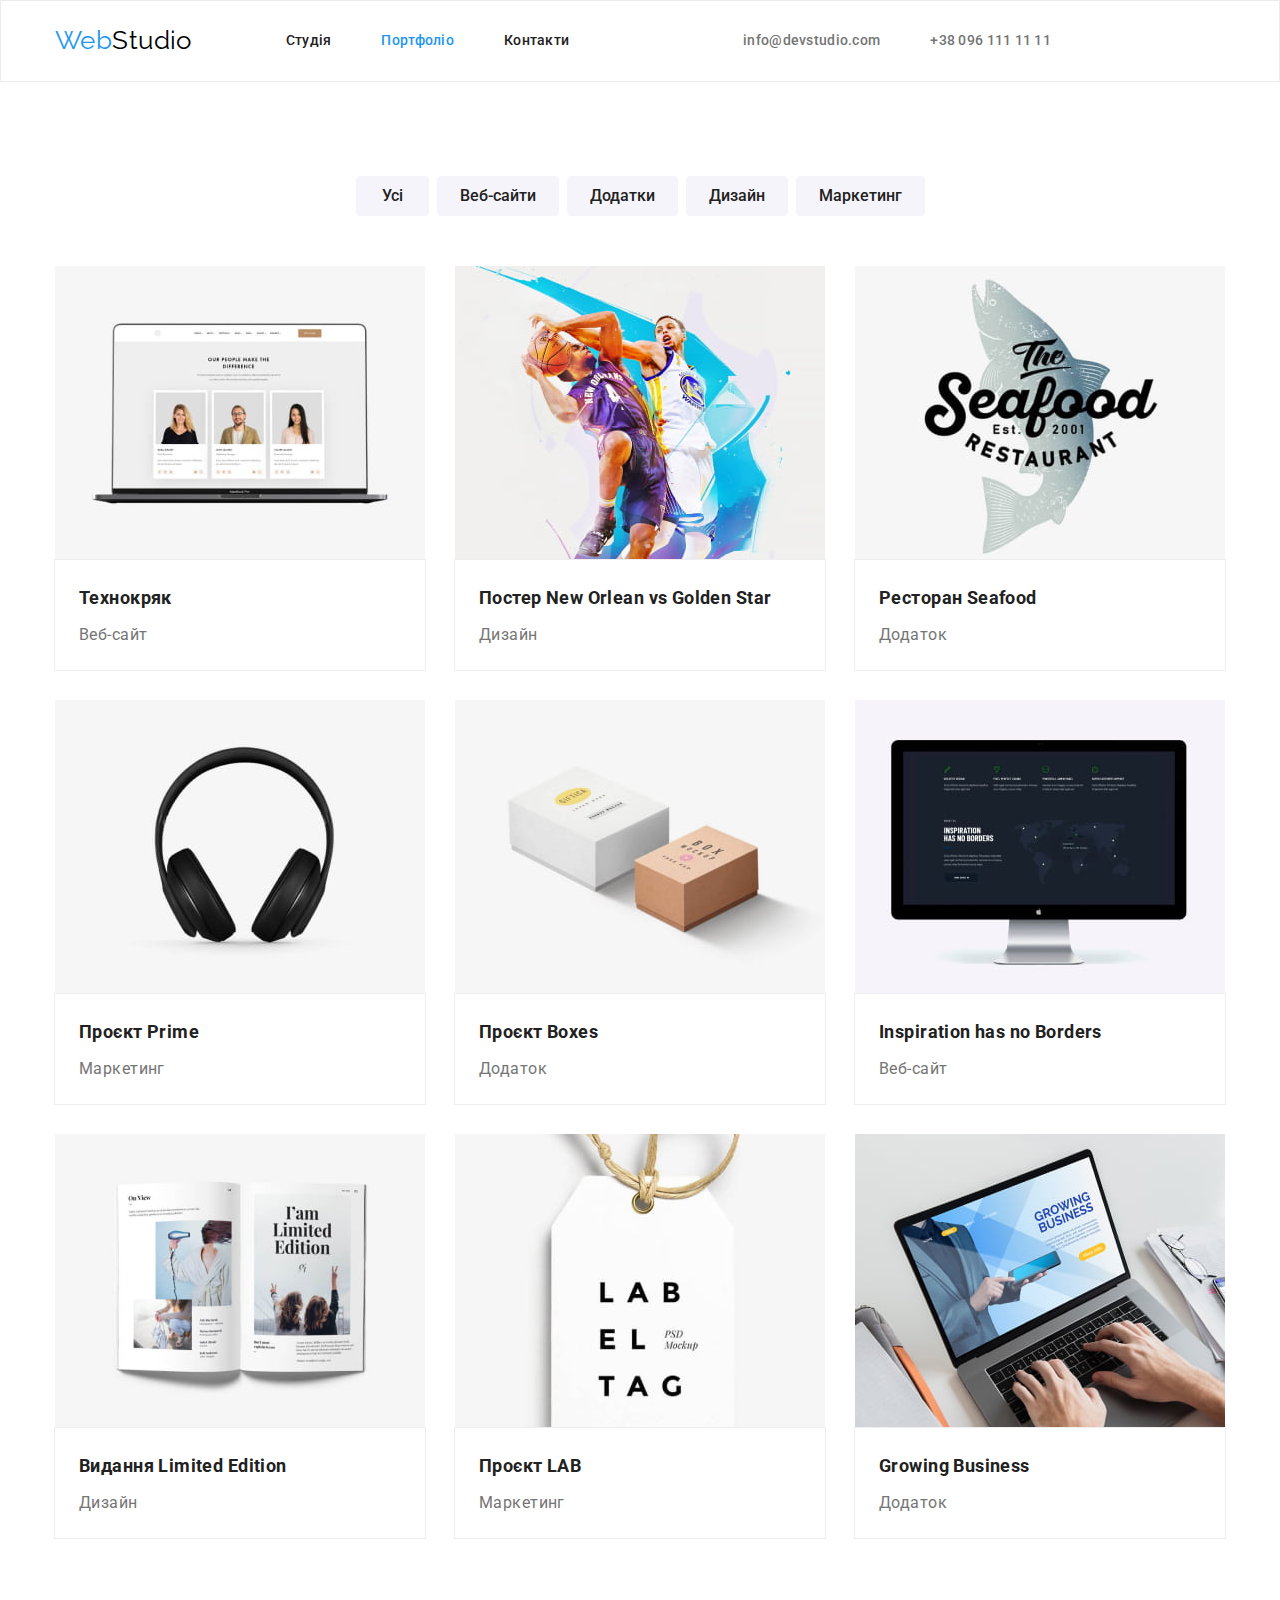
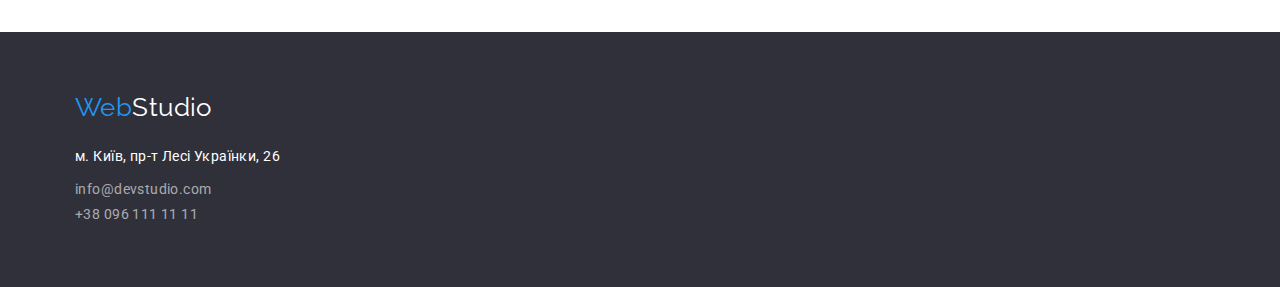
==== portfolio.html @ 70192384 "first commit" ====
<!DOCTYPE html>
<html lang="uk">
  <head>
    <meta charset="UTF-8" />
    <meta http-equiv="X-UA-Compatible" content="IE=edge" />
    <meta name="viewport" content="width=device-width, initial-scale=1.0" />
    <title>Document</title>
    <link rel="preconnect" href="https://fonts.googleapis.com" />
    <link rel="preconnect" href="https://fonts.gstatic.com" crossorigin />
    <link rel="preconnect" href="https://fonts.gstatic.com" crossorigin />
    <link
      href="https://fonts.googleapis.com/css2?family=Raleway:wght@700&family=Roboto:wght@400;500;700;900&display=swap"
      rel="stylesheet"
    />
    <link
      rel="stylesheet"
      href="https://cdnjs.cloudflare.com/ajax/libs/modern-normalize/1.1.0/modern-normalize.min.css"
    />
    <link rel="stylesheet" href="./css/styles.css" />
  </head>
  <body>
    <!-- header -->
    <header class="page-header">
      <div class="container header-container">
        <nav class="navigation">
          <a href="./index.html" class="logo"
            >Web<span class="logo-color">Studio</span></a
          >
          <ul class="portfolio-nav list">
            <li class="nav-item">
              <a href="./index.html" class="portfolio-link">Студія</a>
            </li>
            <li class="nav-item">
              <a href="/" class="portfolio-link current">Портфоліо</a>
            </li>
            <li class="nav-item">
              <a href="/" class="portfolio-link">Контакти </a>
            </li>
          </ul>
        </nav>
        <ul class="portfolio-auth list">
          <li class="nav-item">
            <a href="mailto:mailto:info@devstudio.com" class="portfolio-case"
              >info@devstudio.com</a
            >
          </li>
          <li class="nav-item">
            <a href="tel:+380961111111" class="portfolio-case"
              >+38 096 111 11 11</a
            >
          </li>
        </ul>
      </div>
    </header>
    <!-- main -->
    <main>
      <section class="section">
        <div class="container">
          <h1 class="invisible">Портфоліо</h1>
          <ul class="button">
            <li class="button-position">
              <button type="button" class="button-secondary first">Усі</button>
            </li>
            <li class="button-position">
              <button type="button" class="button-secondary">Веб-сайти</button>
            </li>
            <li class="button-position">
              <button type="button" class="button-secondary">Додатки</button>
            </li>
            <li class="button-position">
              <button type="button" class="button-secondary">Дизайн</button>
            </li>
            <li class="button-position">
              <button type="button" class="button-secondary">Маркетинг</button>
            </li>
            <!-- portfolio -->
          </ul>
          <ul class="portfolio">
            <li class="portfolio-pic">
              <a href="/" class="link-pic">
                <img
                  src="./images/portfolio1.jpg"
                  alt="Технокряк"
                  width="370"
                  height="294"
                />
                <div class="portfolio-wrapper">
                  <h2 class="portfolio-tittle">Технокряк</h2>
                  <p class="paragraph-portfolio">Веб-сайт</p>
                </div>
              </a>
            </li>
            <li class="portfolio-pic">
              <a href="/" class="link-pic">
                <img
                  src="./images/portfolio2.jpg"
                  alt="Постер"
                  width="370"
                  height="294"
                />
                <div class="portfolio-wrapper">
                  <h2 class="portfolio-tittle">
                    Постер New Orlean vs Golden Star
                  </h2>
                  <p class="paragraph-portfolio">Дизайн</p>
                </div>
              </a>
            </li>
            <li class="portfolio-pic">
              <a href="/" class="link-pic">
                <img
                  src="./images/portfolio3.jpg"
                  alt="Ресторан"
                  width="370"
                  height="294"
                />
                <div class="portfolio-wrapper">
                  <h2 class="portfolio-tittle">Ресторан Seafood</h2>
                  <p class="paragraph-portfolio">Додаток</p>
                </div>
              </a>
            </li>
            <li class="portfolio-pic">
              <a href="/" class="link-pic">
                <img
                  src="./images/portfolio4.jpg"
                  alt="Проєкт прайм"
                  width="370"
                  height="294"
                />
                <div class="portfolio-wrapper">
                  <h2 class="portfolio-tittle">Проєкт Prime</h2>
                  <p class="paragraph-portfolio">Маркетинг</p>
                </div>
              </a>
            </li>
            <li class="portfolio-pic">
              <a href="/" class="link-pic">
                <img
                  src="./images/portfolio5.jpg"
                  alt="Проєкт бокс"
                  width="370"
                  height="294"
                />
                <div class="portfolio-wrapper">
                  <h2 class="portfolio-tittle">Проєкт Boxes</h2>
                  <p class="paragraph-portfolio">Додаток</p>
                </div>
              </a>
            </li>
            <li class="portfolio-pic">
              <a href="/" class="link-pic">
                <img
                  src="./images/portfolio6.jpg"
                  alt="Натхнення"
                  width="370"
                  height="294"
                />
                <div class="portfolio-wrapper">
                  <h2 class="portfolio-tittle">Inspiration has no Borders</h2>
                  <p class="paragraph-portfolio">Веб-сайт</p>
                </div>
              </a>
            </li>
            <li class="portfolio-pic">
              <a href="/" class="link-pic">
                <img
                  src="./images/portfolio7.jpg"
                  alt="Видання"
                  width="370"
                  height="294"
                />
                <div class="portfolio-wrapper">
                  <h2 class="portfolio-tittle">Видання Limited Edition</h2>
                  <p class="paragraph-portfolio">Дизайн</p>
                </div>
              </a>
            </li>
            <li class="portfolio-pic">
              <a href="/" class="link-pic">
                <img
                  src="./images/portfolio8.jpg"
                  alt="Проєкт лаб"
                  width="370"
                  height="294"
                />
                <div class="portfolio-wrapper">
                  <h2 class="portfolio-tittle">Проєкт LAB</h2>
                  <p class="paragraph-portfolio">Маркетинг</p>
                </div>
              </a>
            </li>
            <li class="portfolio-pic">
              <a href="/" class="link-pic">
                <img
                  src="./images/portfolio9.jpg"
                  alt="Зростання бізнесу"
                  width="370"
                  height="294"
                />
                <div class="portfolio-wrapper">
                  <h2 class="portfolio-tittle">Growing Business</h2>
                  <p class="paragraph-portfolio">Додаток</p>
                </div>
              </a>
            </li>
          </ul>
        </div>
      </section>
    </main>
    <!-- footer -->
    <footer class="footer-container">
      <div class="container">
        <div class="footer">
          <a href="./index.html" class="logo"
            >Web<span class="logo-color footer">Studio</span></a
          >
          <address class="footer-adress">
            <p class="footer-auth map">м. Київ, пр-т Лесі Українки, 26</p>
            <ul class="footer-item">
              <li>
                <a href="mailto:mailto:info@devstudio.com" class="footer-auth"
                  >info@devstudio.com</a
                >
              </li>
              <li class="footer-item">
                <a href="tel:+380961111111" class="footer-auth"
                  >+38 096 111 11 11</a
                >
              </li>
            </ul>
          </address>
        </div>
      </div>
    </footer>
  </body>
</html>
---- css/styles.css ----
/* основний колір text #212121 */
/* вторинний колір text #757575 */
/* білий #FFFFFF */
/* акцент#2196F3 */
/* лого 000000 */
/* основний фон F5F5F5; */
/* вторинний фон F5F4FA */

:root {
  --primary-text-color: #757575;
  --accent-color: #2196f3;
  --white-color: #ffffff;
  --text-color-decoration: #212121;
  --background-second-color: #f5f4fa;
  --button-hover-color: #188ce8;
  --header-footer-color: #2f303a;
  --logo-black: #000000;
  --header-line: #ececec;
  --min-gap: 30px;
  --main-gap: 94px;
  --middle-gap: 50px;
}

html {
  box-sizing: border-box;
}

* *::before,
*::after {
  box-sizing: inherit;
}
body {
  background-color: var(--background-color);
  color: var(--primary-text-color);
  font-family: Roboto, sans-serif;
  letter-spacing: 0.03em;
  font-size: 14px;
  line-height: 1.71;
}

h1,
h2,
h3,
h4,
p {
  margin-top: 0;
  margin-bottom: 0;
}

ul {
  margin-top: 0;
  margin-bottom: 0;
  padding-left: 0;
}
ul {
  list-style: none;
}
img {
  display: block;
  max-width: 100%;
  height: auto;
}
address {
  font-style: normal;
}
.invisible {
  position: absolute;
  width: 1px;
  height: 1px;
  margin: -1px;
  border: 0;
  padding: 0;
  white-space: nowrap;
  clip-path: inset(100%);
  clip: rect(0 0 0 0);
  overflow: hidden;
}

/* =======основна сторінка======== */
/* logo */

.logo:hover,
.logo:focus {
  color: var(--accent-color);
}
.logo {
  font-family: Raleway, sans-serif;
  text-decoration: none;
  font-size: 26px;
  line-height: 1.2;
  color: var(--accent-color);
  cursor: pointer;
  margin-right: var(--main-gap);
}

.logo-color.footer {
  color: var(--white-color);
}

.logo-color {
  color: var(--logo-black);
}
/* page header */
.page-header {
  padding-top: 24px;
  padding-bottom: 25px;
  border: 1px solid var(--header-line);
}

.header-container {
  display: flex;
  align-items: center;
}

.container {
  width: 1200px;
  padding-left: 15px;
  padding-right: 15px;
  margin-left: auto;
  margin-right: auto;
}

/* site nav */

.site-nav .link-nav {
  color: var(--text-color-decoration);
  font-weight: 500;
  line-height: 1.14;
  letter-spacing: 0.02em;
  text-decoration: none;
}

.site-nav .link-nav:hover,
.site-nav .link-nav:focus {
  color: var(--accent-color);
}

.site-nav .link-nav.current {
  color: var(--accent-color);
}

.auth-nav .link-auth {
  color: var(--primary-text-color);
  font-weight: 500;
  line-height: 1.14;
  letter-spacing: 0.02em;
  text-decoration: none;
}

.auth-nav .link-auth:hover,
.auth-nav .link-auth:focus {
  color: var(--accent-color);
}

.navigation {
  display: flex;
  align-items: center;
}

.site-nav {
  display: flex;
  align-items: center;
}

.auth-nav {
  display: flex;
  align-items: center;
  margin-left: auto;
}

.auth-item:not(:last-child) {
  margin-right: var(--middle-gap);
}

.nav-item:not(:last-child) {
  margin-right: var(--middle-gap);
}

/* hero */
.hero-section {
  background-color: var(--header-footer-color);
  text-align: center;
  padding-top: 200px;
  padding-bottom: 200px;
}

.hero-tittle {
  color: var(--white-color);
  font-weight: 900;
  width: 696px;
  font-size: 44px;
  line-height: 1.36;
  letter-spacing: 0.06em;
  text-transform: uppercase;
  margin-bottom: var(--min-gap);
  margin-left: auto;
  margin-right: auto;
}

.button-primary {
  padding: 10px 20px;
  min-width: 216px;
  background-color: var(--accent-color);
  color: var(--white-color);
  font-family: inherit;
  font-weight: 700;
  font-size: 16px;
  line-height: 1.87;
  letter-spacing: 0.06em;
  cursor: pointer;
  border-radius: 4px;
  border: 1px solid var(--accent-color);
}

.button-primary:hover,
.button-primary:focus {
  color: var(--button-hover-color);
}
/* about */

.section {
  padding-top: var(--main-gap);
  padding-bottom: var(--main-gap);
}

.section-about {
  padding-bottom: 0;
}
.section-tittle {
  color: var(--text-color-decoration);
  font-weight: 700;
  font-size: 36px;
  line-height: 1.16;
  margin-bottom: var(--middle-gap);
  text-align: center;
}

.tittle {
  font-weight: 700;
  font-size: 14px;
  line-height: 1.14;
}

.section-team {
  background-color: var(--background-second-color);
}

.advantage .tittle {
  color: var(--text-color-decoration);
}

.advantage {
  display: flex;
  flex-wrap: wrap;
  margin-top: calc(-1 * var(--min-gap));
  margin-left: calc(-1 * var(--min-gap));
}
.indent {
  flex-wrap: wrap;
  flex-basis: calc(100% / 4 - 30px);
  margin-top: var(--min-gap);
  margin-left: var(--min-gap);
}

.images-work {
  width: calc((100% - 3 * var(--min-gap)) / 3);
}

.images-work:not(:nth-child(3n)) {
  margin-right: var(--min-gap);
}

.images-work:not(:nth-last-child(-n + 3)) {
  margin-bottom: var(--min-gap);
}

.picture-work {
  display: flex;
  flex-wrap: wrap;
}

/* team */
.team-tittle {
  color: var(--text-color-decoration);
  font-weight: 500;
  font-size: 16px;
  line-height: 1.18;
  text-align: center;
}

.picture {
  display: flex;
  flex-wrap: wrap;
}

.content-wrapper {
  padding: var(--min-gap);
}
.team-pic {
  flex-basis: calc((100% - 90px) / 4);
}

.team-pic:not(:nth-child(4n)) {
  margin-right: var(--min-gap);
}

.team-pic:not(:nth-last-child(-n + 4)) {
  margin-bottom: var(--min-gap);
}
.text {
  margin-bottom: 10px;
}
.team-pic {
  background-color: var(--white-color);
}
.paragraph {
  font-size: 16px;
  line-height: 1.18;
  text-align: center;
}

/* footer */
.footer {
  background-color: var(--header-footer-color);
}

.footer-container {
  background-color: var(--header-footer-color);
  padding: 60px;
}

.footer-adress {
  margin-top: 20px;
}
.footer-auth {
  margin-bottom: 9px;
}
.footer-item:not(:last-child) {
  margin-bottom: 9px;
}
/* ==========сторінка портфоліо============= */

/* portfolio nav */

.logo:hover {
  color: var(--accent-color);
}

.portfolio-nav .portfolio-link {
  color: var(--text-color-decoration);
  font-weight: 500;
  line-height: 1.14;
  letter-spacing: 0.02em;
  text-decoration: none;
}

.portfolio-nav .portfolio-link:hover,
.portfolio-nav .portfolio-link:focus {
  color: var(--accent-color);
}

.portfolio-auth .portfolio-case {
  color: var(--primary-text-color);
  font-weight: 500;
  line-height: 1.14;
  letter-spacing: 0.02em;
  text-decoration: none;
}

.portfolio-auth .portfolio-case:hover,
.portfolio-auth .portfolio-case:focus {
  color: var(--accent-color);
}

.portfolio-nav .portfolio-link.current {
  color: var(--accent-color);
}

.portfolio-nav {
  display: flex;
  align-items: center;
}

.portfolio-auth {
  display: flex;
  align-items: center;
  margin-left: auto;
  margin-right: auto;
}

/* button */
.button button {
  font-family: inherit;
  font-weight: 500;
  font-size: 16px;
  line-height: 1.62;
  cursor: pointer;
  border-radius: 4px;
  border: 1px solid var(--background-second-color);
  background-color: var(--background-second-color);
}

.button-secondary {
  background-color: var(--white-color);
  color: var(--text-color-decoration);
  padding: 6px 22px;
}
.first {
  padding: 6px 25px;
}
.button-secondary:hover,
.button-secondary:focus {
  color: var(--white-color);
  background-color: var(--accent-color);
}

.button {
  display: flex;
  align-items: center;
  justify-content: center;
  margin-bottom: var(--middle-gap);
}

.button-position:not(:last-child) {
  margin-right: 8px;
}

/* portfolio */

.portfolio-tittle {
  color: var(--text-color-decoration);
  font-weight: 700;
  font-size: 18px;
  line-height: 2;
  text-decoration: none;
  margin-bottom: 4px;
}

.paragraph-portfolio {
  font-size: 16px;
  line-height: 1.87;
}

.portfolio {
  background-color: var(--white-color);
}
.portfolio {
  display: flex;
  flex-wrap: wrap;
  margin-left: calc(-1 * var(--min-gap));
  margin-top: calc(-1 * var(--min-gap));
}

.portfolio-pic {
  margin-left: var(--min-gap);
  margin-top: var(--min-gap);
  flex-basis: calc((100 - 90) / 3);
}

.link-pic {
  text-decoration: none;
  color: var(--primary-text-color);
}
.portfolio-wrapper {
  padding: 20px 24px;
  outline: 1px solid #eeeeee;
}
/* footer */
.footer-auth {
  color: var(--white-color);
  line-height: 24px;
  text-decoration: none;
  color: rgba(255, 255, 255, 0.6);
}

.footer-auth.map {
  line-height: 24px;
  color: var(--white-color);
}
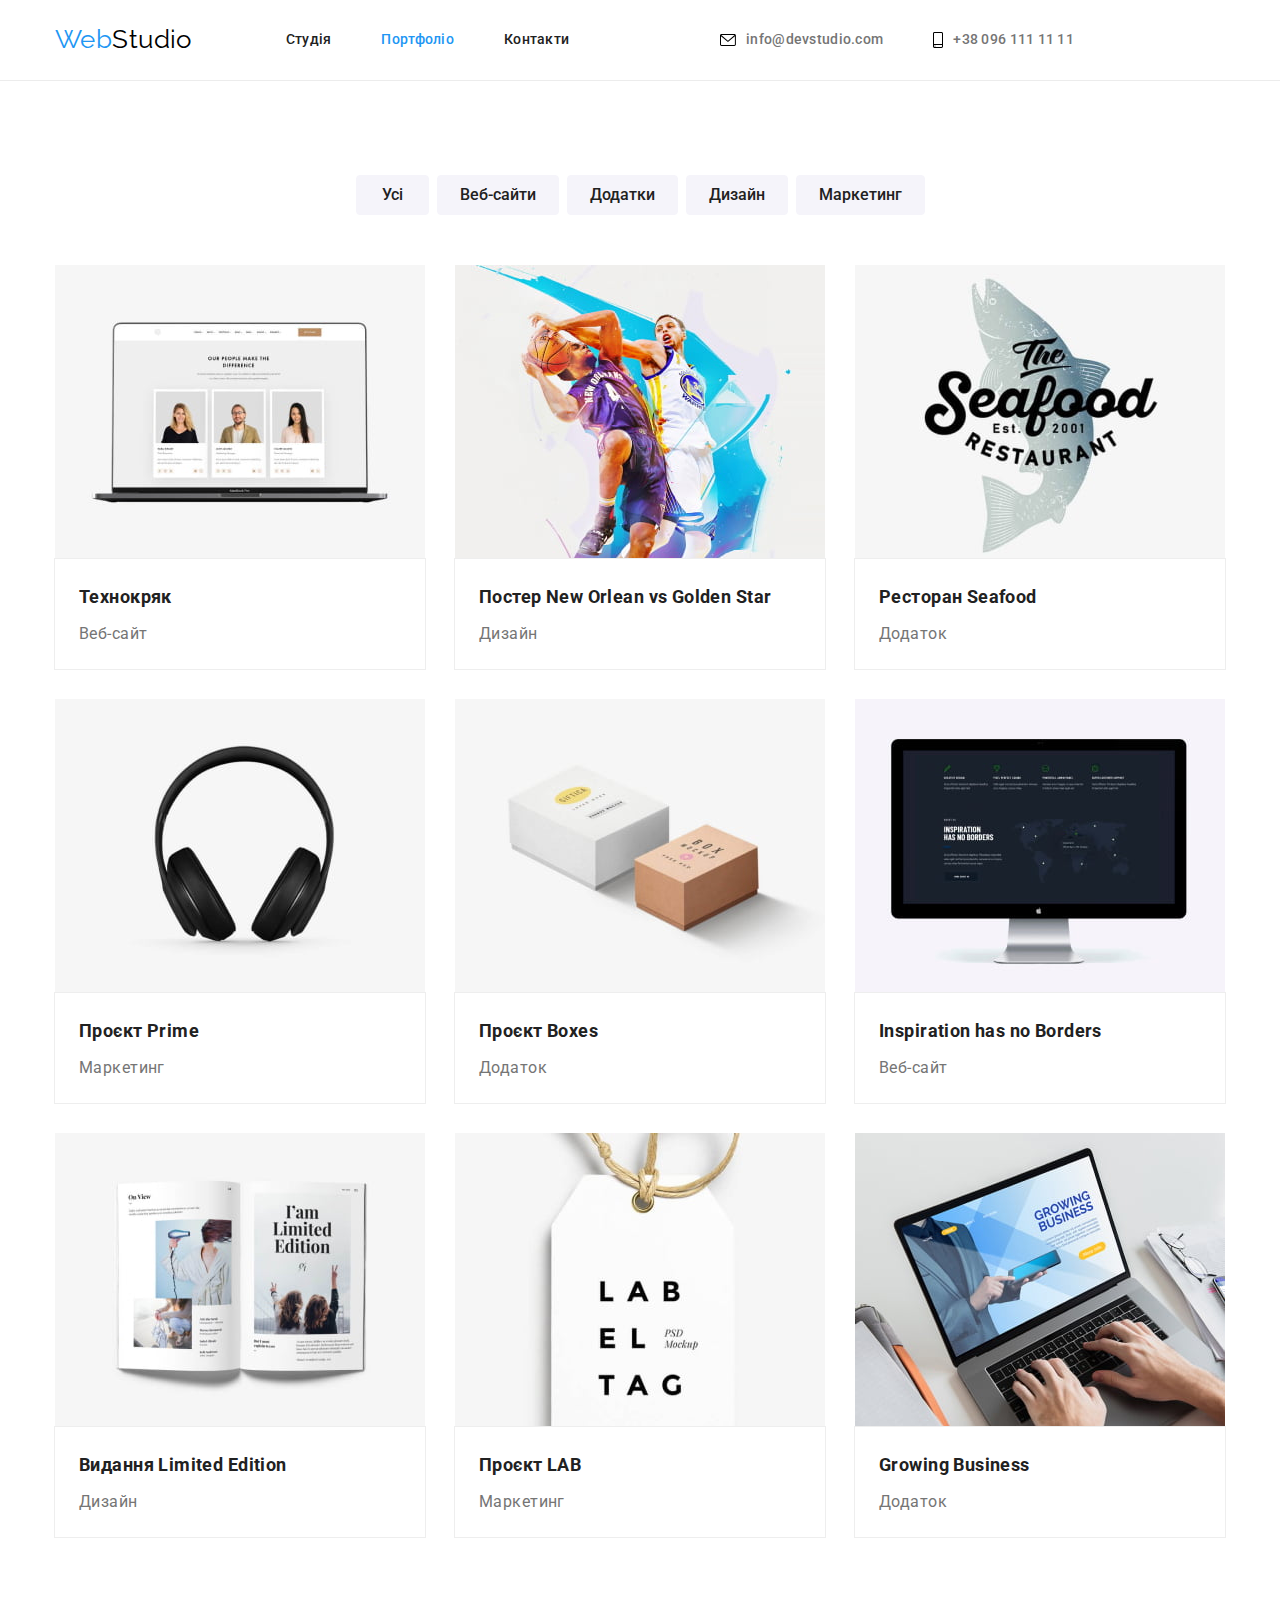
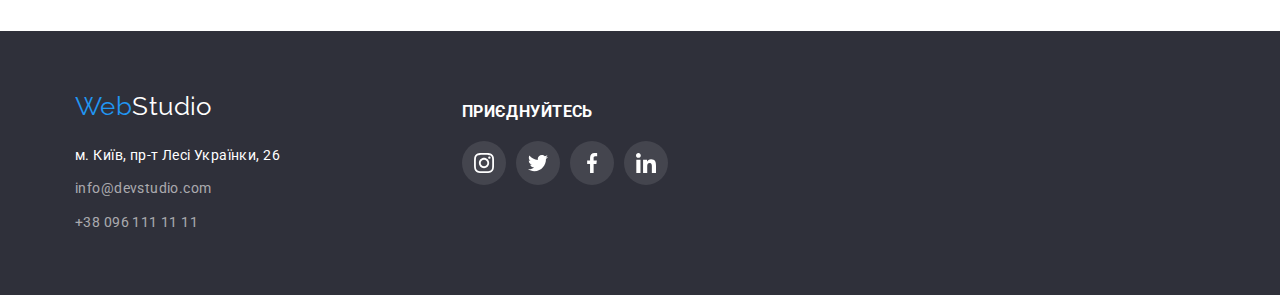
==== commit e35a9c7a: "Виконане ДЗ" ====
--- a/portfolio.html
+++ b/portfolio.html
@@ -40,13 +40,19 @@
         </nav>
         <ul class="portfolio-auth list">
           <li class="nav-item">
-            <a href="mailto:mailto:info@devstudio.com" class="portfolio-case"
-              >info@devstudio.com</a
+            <a href="mailto:mailto:info@devstudio.com" class="portfolio-case">
+              <svg class="nav-icon" width="16" height="12">
+                <use href="./images/icon.svg#icon-envelope"></use>
+              </svg>
+              info@devstudio.com</a
             >
           </li>
           <li class="nav-item">
-            <a href="tel:+380961111111" class="portfolio-case"
-              >+38 096 111 11 11</a
+            <a href="tel:+380961111111" class="portfolio-case">
+              <svg class="nav-icon" width="10" height="16">
+                <use href="./images/icon.svg#icon-smartphone"></use>
+              </svg>
+              +38 096 111 11 11</a
             >
           </li>
         </ul>
@@ -210,15 +216,15 @@
     </main>
     <!-- footer -->
     <footer class="footer-container">
-      <div class="container">
-        <div class="footer">
+      <div class="footer container">
+        <div class="footer-position">
           <a href="./index.html" class="logo"
-            >Web<span class="logo-color footer">Studio</span></a
+            >Web<span class="logo-color second">Studio</span></a
           >
           <address class="footer-adress">
             <p class="footer-auth map">м. Київ, пр-т Лесі Українки, 26</p>
-            <ul class="footer-item">
-              <li>
+            <ul>
+              <li class="footer-item">
                 <a href="mailto:mailto:info@devstudio.com" class="footer-auth"
                   >info@devstudio.com</a
                 >
@@ -231,6 +237,39 @@
             </ul>
           </address>
         </div>
+        <div class="link-position">
+          <h3 class="tittle-footer">приєднуйтесь</h3>
+          <ul class="footer-social">
+            <li class="footer-list">
+              <a class="footer-link" href=""
+                ><svg class="social-icon" width="20" height="20">
+                  <use href="./images/icon.svg#icon-instagram"></use>
+                </svg>
+              </a>
+            </li>
+            <li class="footer-list">
+              <a class="footer-link" href=""
+                ><svg class="social-icon" width="20" height="20">
+                  <use href="./images/icon.svg#icon-twitter"></use>
+                </svg>
+              </a>
+            </li>
+            <li class="footer-list">
+              <a class="footer-link" href=""
+                ><svg class="social-icon" width="20" height="20">
+                  <use href="./images/icon.svg#icon-facebook"></use>
+                </svg>
+              </a>
+            </li>
+            <li class="footer-list">
+              <a class="footer-link" href=""
+                ><svg class="social-icon" width="20" height="20">
+                  <use href="./images/icon.svg#icon-linkedin"></use>
+                </svg>
+              </a>
+            </li>
+          </ul>
+        </div>
       </div>
     </footer>
   </body>
--- a/css/styles.css
+++ b/css/styles.css
@@ -25,7 +25,8 @@
   box-sizing: border-box;
 }
 
-* *::before,
+*
+*::before,
 *::after {
   box-sizing: inherit;
 }
@@ -51,10 +52,9 @@
   margin-top: 0;
   margin-bottom: 0;
   padding-left: 0;
-}
-ul {
   list-style: none;
 }
+
 img {
   display: block;
   max-width: 100%;
@@ -93,7 +93,7 @@
   margin-right: var(--main-gap);
 }
 
-.logo-color.footer {
+.logo-color.second {
   color: var(--white-color);
 }
 
@@ -104,7 +104,7 @@
 .page-header {
   padding-top: 24px;
   padding-bottom: 25px;
-  border: 1px solid var(--header-line);
+  border-bottom: 1px solid var(--header-line);
 }
 
 .header-container {
@@ -176,12 +176,37 @@
   margin-right: var(--middle-gap);
 }
 
+.nav-img {
+  margin-right: 10px;
+  fill: var(--primary-text-color);
+}
+
+.link-auth {
+  display: flex;
+  align-items: center;
+}
+
+.link-auth:hover .nav-img,
+.link-auth:focus .nav-img {
+  fill: var(--accent-color);
+}
 /* hero */
 .hero-section {
   background-color: var(--header-footer-color);
   text-align: center;
   padding-top: 200px;
   padding-bottom: 200px;
+  background-image: linear-gradient(
+      rgba(47, 48, 58, 0.4),
+      rgba(47, 48, 58, 0.4)
+    ),
+    url("../images/hero.jpg");
+  background-size: contain;
+  background-position: center;
+  background-repeat: no-repeat;
+  max-width: 1600px;
+  margin-left: auto;
+  margin-right: auto;
 }
 
 .hero-tittle {
@@ -262,6 +287,18 @@
   margin-left: var(--min-gap);
 }
 
+.general-img {
+  width: 270px;
+  height: 120px;
+  background-color: var(--background-second-color);
+  margin-bottom: 30px;
+  display: flex;
+  justify-content: center;
+  align-items: center;
+  border-radius: 4px;
+}
+
+/* work */
 .images-work {
   width: calc((100% - 3 * var(--min-gap)) / 3);
 }
@@ -288,13 +325,15 @@
   text-align: center;
 }
 
-.picture {
+.team-picture {
   display: flex;
   flex-wrap: wrap;
 }
 
 .content-wrapper {
   padding: var(--min-gap);
+  padding-left: 32px;
+  padding-right: 32px;
 }
 .team-pic {
   flex-basis: calc((100% - 90px) / 4);
@@ -312,16 +351,85 @@
 }
 .team-pic {
   background-color: var(--white-color);
+  box-shadow: 0px 1px 3px rgba(0, 0, 0, 0.12), 0px 1px 1px rgba(0, 0, 0, 0.14),
+    0px 2px 1px rgba(0, 0, 0, 0.2);
+  border-radius: 0px 0px 4px 4px;
 }
 .paragraph {
   font-size: 16px;
   line-height: 1.18;
   text-align: center;
+  margin-bottom: 16px;
+}
+
+.social-link {
+  width: 44px;
+  height: 44px;
+  background-color: var(--white-color);
+  border-radius: 50%;
+  display: flex;
+  align-items: center;
+  justify-content: center;
+}
+
+.social-link {
+  fill: #afb1b8;
+}
+
+.social-link:hover,
+.social-link:focus {
+  background-color: #2196f3;
+}
+
+.social-link:hover .social-icon,
+.social-link:focus .social-icon {
+  fill: var(--white-color);
+}
+
+.social {
+  display: flex;
+  justify-content: space-between;
+}
+
+/* our client */
+.client {
+  padding-top: 94px;
+  padding-bottom: 88px;
+}
+
+.client-list {
+  display: flex;
+  justify-content: space-between;
+}
+
+.company-link {
+  width: 170px;
+  height: 92px;
+  display: flex;
+  justify-content: center;
+  align-items: center;
+  border: 1px solid #afb1b8;
+  border-radius: 4px;
+}
+
+.company-link:hover .client-icon,
+.company-link:focus .client-icon {
+  fill: var(--accent-color);
+}
+
+.client-icon {
+  fill: #afb1b8;
+}
+
+.company-link:hover,
+.company-link:focus {
+  border: 1px solid var(--accent-color);
 }
 
 /* footer */
 .footer {
   background-color: var(--header-footer-color);
+  display: flex;
 }
 
 .footer-container {
@@ -337,6 +445,51 @@
 }
 .footer-item:not(:last-child) {
   margin-bottom: 9px;
+}
+
+.tittle-footer {
+  font-weight: 700;
+  line-height: 1.14;
+  text-transform: uppercase;
+  color: var(--white-color);
+  margin-bottom: 20px;
+}
+
+.footer-link {
+  width: 44px;
+  height: 44px;
+  background-color: rgba(255, 255, 255, 0.1);
+  border-radius: 50%;
+  display: flex;
+  align-items: center;
+  justify-content: center;
+}
+
+.footer-list:not(:last-child) {
+  margin-right: 10px;
+}
+
+.footer-link {
+  fill: var(--white-color);
+}
+
+.footer-link:hover,
+.footer-link:focus {
+  background-color: #2196f3;
+}
+
+.footer-link:hover .social-icon,
+.footer-link:focus .social-icon {
+  fill: var(--white-color);
+}
+
+.footer-social {
+  display: flex;
+}
+
+.link-position {
+  margin-left: 156px;
+  margin-top: 12px;
 }
 /* ==========сторінка портфоліо============= */
 
@@ -367,6 +520,11 @@
   text-decoration: none;
 }
 
+.portfolio-case {
+  display: flex;
+  align-items: center;
+}
+
 .portfolio-auth .portfolio-case:hover,
 .portfolio-auth .portfolio-case:focus {
   color: var(--accent-color);
@@ -379,6 +537,15 @@
 .portfolio-nav {
   display: flex;
   align-items: center;
+}
+
+.portfolio-case:hover .nav-icon,
+.portfolio-case:focus .nav-icon {
+  fill: var(--accent-color);
+}
+
+.nav-icon {
+  margin-right: 10px;
 }
 
 .portfolio-auth {
@@ -412,6 +579,8 @@
 .button-secondary:focus {
   color: var(--white-color);
   background-color: var(--accent-color);
+  box-shadow: 0px 3px 1px rgba(0, 0, 0, 0.1), 0px 1px 2px rgba(0, 0, 0, 0.08),
+    0px 2px 2px rgba(0, 0, 0, 0.12);
 }
 
 .button {
@@ -465,6 +634,12 @@
   padding: 20px 24px;
   outline: 1px solid #eeeeee;
 }
+
+.portfolio-pic:hover,
+.portfolio-pic:focus {
+  box-shadow: 0px 1px 1px rgba(0, 0, 0, 0.12), 0px 4px 4px rgba(0, 0, 0, 0.06),
+    1px 4px 6px rgba(0, 0, 0, 0.16);
+}
 /* footer */
 .footer-auth {
   color: var(--white-color);
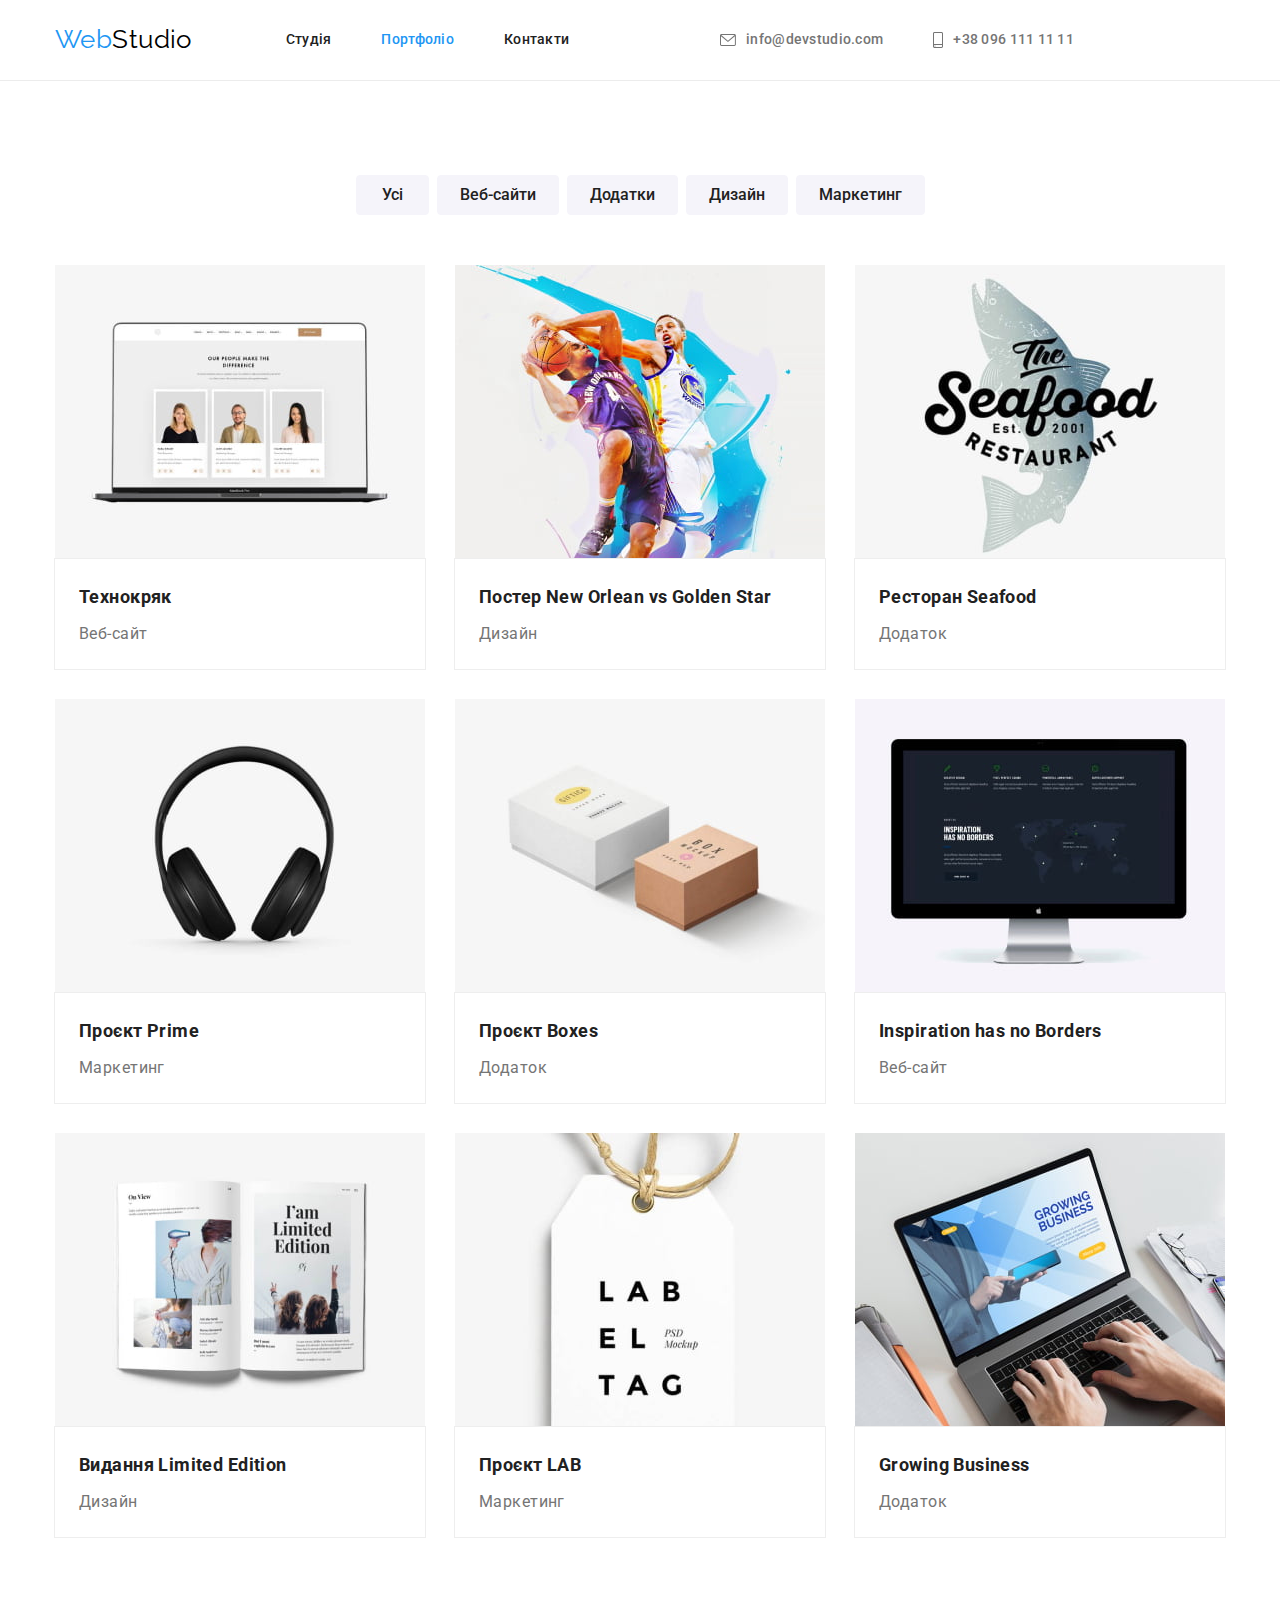
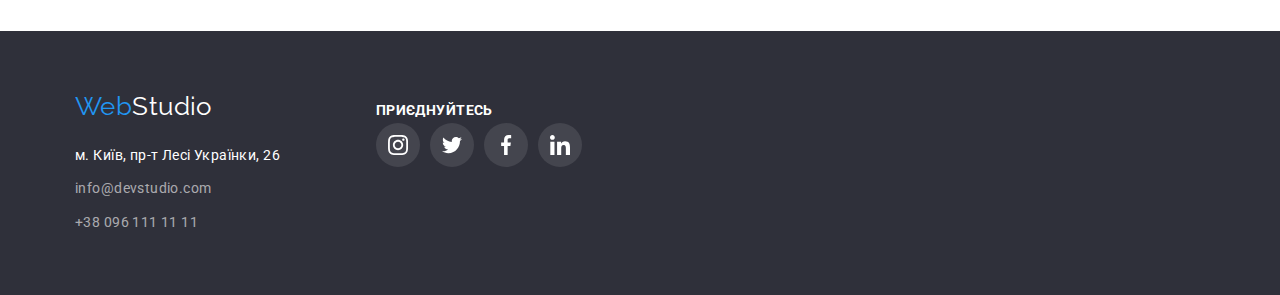
==== commit ea86fee9: "Робота над помилками" ====
--- a/portfolio.html
+++ b/portfolio.html
@@ -238,7 +238,7 @@
           </address>
         </div>
         <div class="link-position">
-          <h3 class="tittle-footer">приєднуйтесь</h3>
+          <strong class="tittle-footer">приєднуйтесь</strong>
           <ul class="footer-social">
             <li class="footer-list">
               <a class="footer-link" href=""
--- a/css/styles.css
+++ b/css/styles.css
@@ -201,7 +201,7 @@
       rgba(47, 48, 58, 0.4)
     ),
     url("../images/hero.jpg");
-  background-size: contain;
+  background-size: cover;
   background-position: center;
   background-repeat: no-repeat;
   max-width: 1600px;
@@ -430,6 +430,7 @@
 .footer {
   background-color: var(--header-footer-color);
   display: flex;
+  align-items: baseline;
 }
 
 .footer-container {
@@ -488,8 +489,8 @@
 }
 
 .link-position {
-  margin-left: 156px;
-  margin-top: 12px;
+  margin-left: 70px;
+
 }
 /* ==========сторінка портфоліо============= */
 
@@ -546,6 +547,7 @@
 
 .nav-icon {
   margin-right: 10px;
+  fill: var(--primary-text-color);
 }
 
 .portfolio-auth {
@@ -629,14 +631,15 @@
 .link-pic {
   text-decoration: none;
   color: var(--primary-text-color);
+  display: block;
 }
 .portfolio-wrapper {
   padding: 20px 24px;
   outline: 1px solid #eeeeee;
 }
 
-.portfolio-pic:hover,
-.portfolio-pic:focus {
+ .link-pic:hover,
+ .link-pic:focus{
   box-shadow: 0px 1px 1px rgba(0, 0, 0, 0.12), 0px 4px 4px rgba(0, 0, 0, 0.06),
     1px 4px 6px rgba(0, 0, 0, 0.16);
 }
